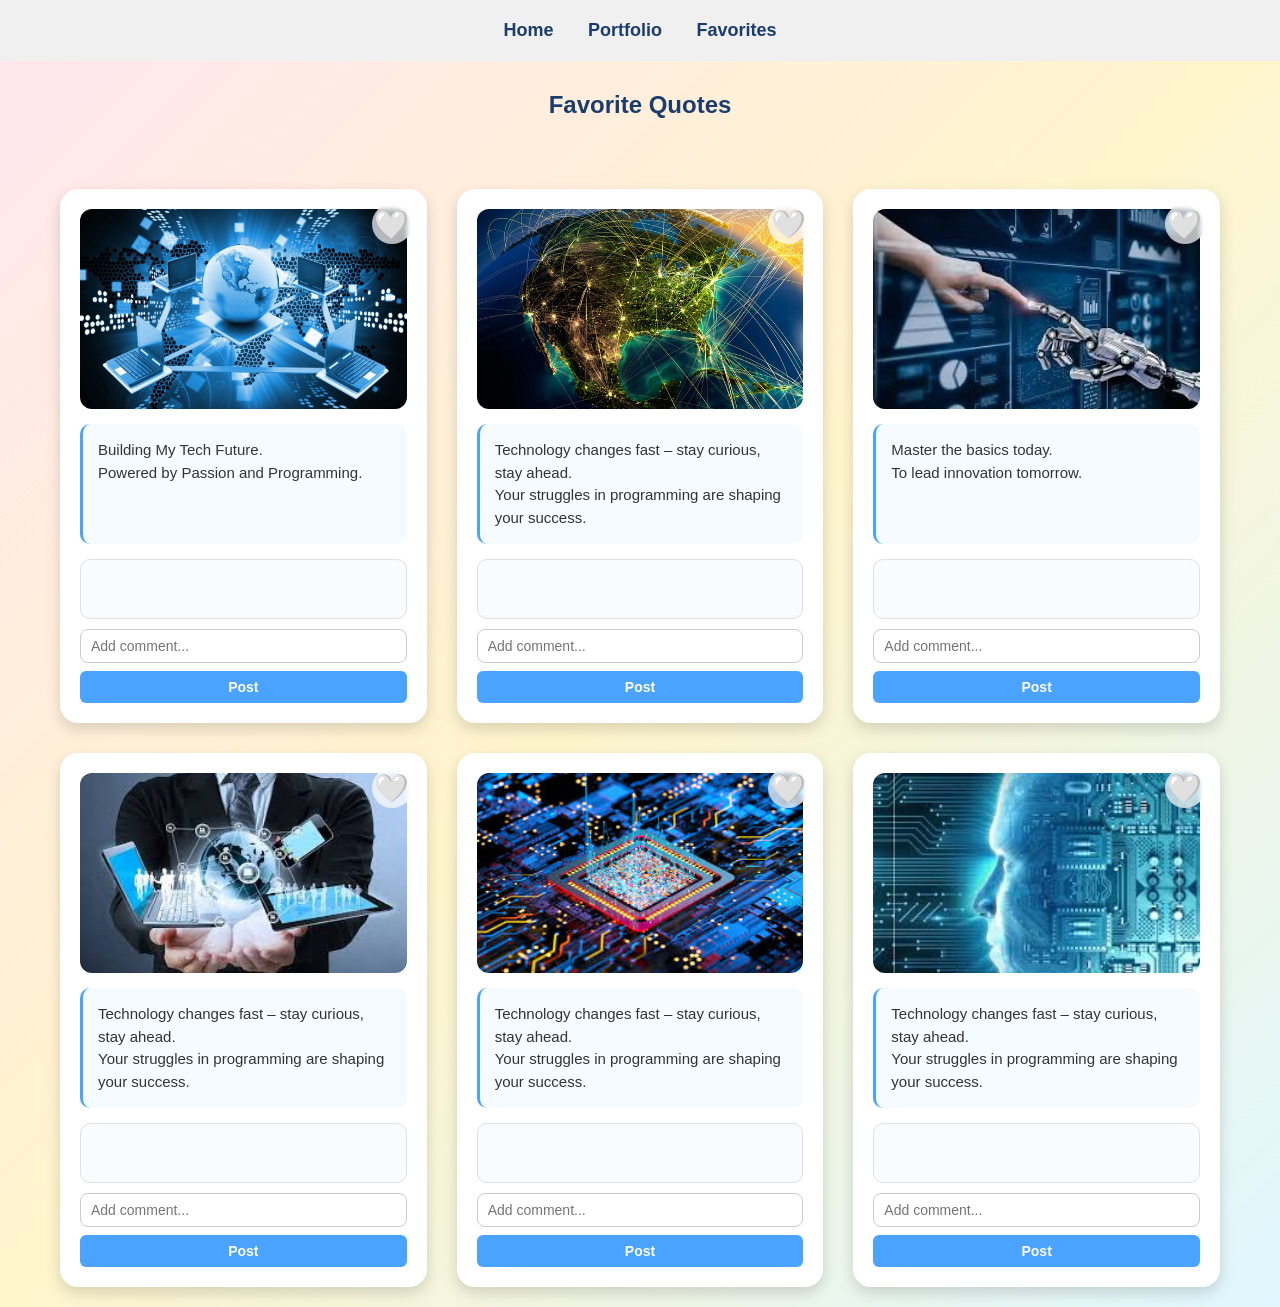
==== favorites.html @ 7d754942 "update favorite html" ====
<!DOCTYPE html>
<html lang="en">
<head>
    <meta charset="UTF-8">
    <title>Favorites</title>
    <link rel="stylesheet" href="style.css">
</head>
<body>
    <nav>
        <a href="home.html">Home</a>
        <a href="portfolio.html">Portfolio</a>
        <a href="favorites.html">Favorites</a>
    </nav>

    <h2>Favorite Quotes</h2>

    <div class="artwork-grid">
        <!-- CARD 1 -->
        <div class="artwork">
            <div class="placeholder-img">
                <img src="images/picture6.png" alt="">
            </div>
            <div class="heart1" onclick="toggleLike(this)">🤍</div>
            <p class="quote">Building My Tech Future.<br>Powered by Passion and Programming.</p>
            <div class="comments-section">
                <ul class="comments-list"></ul>
                <input class="comment-input" type="text" placeholder="Add comment...">
                <button onclick="addComment(this)">Post</button>
            </div>
        </div>

        <!-- CARD 2 -->
        <div class="artwork">
            <div class="placeholder-img">
                <img src="images/picture5.jpg" alt="">
            </div>
            <div class="heart1" onclick="toggleLike(this)">🤍</div>
            <p class="quote">Technology changes fast – stay curious, stay ahead.<br> Your struggles in programming are shaping your success.</p>
            <div class="comments-section">
                <ul class="comments-list"></ul>
                <input class="comment-input" type="text" placeholder="Add comment...">
                <button onclick="addComment(this)">Post</button>
            </div>
        </div>

        <!-- CARD 3 -->
        <div class="artwork">
            <div class="placeholder-img">
                <img src="images/picture4.jfif" alt="">
            </div>
            <div class="heart1" onclick="toggleLike(this)">🤍</div>
            <p class="quote">Master the basics today. <br>To lead innovation tomorrow.</p>
            <div class="comments-section">
                <ul class="comments-list"></ul>
                <input class="comment-input" type="text" placeholder="Add comment...">
                <button onclick="addComment(this)">Post</button>
            </div>
        </div>

        <!-- CARD 4 -->
        <div class="artwork">
            <div class="placeholder-img">
                <img src="images/Picture3.jfif" alt="">
            </div>
            <div class="heart1" onclick="toggleLike(this)">🤍</div>
            <p class="quote">Technology changes fast – stay curious, stay ahead.<br> Your struggles in programming are shaping your success.</p>
            <div class="comments-section">
                <ul class="comments-list"></ul>
                <input class="comment-input" type="text" placeholder="Add comment...">
                <button onclick="addComment(this)">Post</button>
            </div>
        </div>

        <!-- CARD 5 -->
        <div class="artwork">
            <div class="placeholder-img">
                <img src="images/Picture2.jfif" alt="">
            </div>
            <div class="heart1" onclick="toggleLike(this)">🤍</div>
            <p class="quote">Technology changes fast – stay curious, stay ahead.<br> Your struggles in programming are shaping your success.</p>
            <div class="comments-section">
                <ul class="comments-list"></ul>
                <input class="comment-input" type="text" placeholder="Add comment...">
                <button onclick="addComment(this)">Post</button>
            </div>
        </div>

        <!-- CARD 6 -->
        <div class="artwork">
            <div class="placeholder-img">
                <img src="images/Picture1.jfif" alt="">
            </div>
            <div class="heart1" onclick="toggleLike(this)">🤍</div>
            <p class="quote">Technology changes fast – stay curious, stay ahead.<br> Your struggles in programming are shaping your success.</p>
            <div class="comments-section">
                <ul class="comments-list"></ul>
                <input class="comment-input" type="text" placeholder="Add comment...">
                <button onclick="addComment(this)">Post</button>
            </div>
        </div>
    </div>

    <script src="script.js"></script>
</body>
</html>
---- style.css ----
/* RESET */
*{
margin:0;
padding:0;
box-sizing:border-box;
font-family:Arial, sans-serif;
}

/* BODY */
body{
margin:0;
padding:0;
background:linear-gradient(135deg,#ffe6f0,#fff5cc,#e0f7ff);
color:#333;
min-height:100vh;
}

/* NAVIGATION */
nav{
text-align:right;
padding:15px;
background:rgba(255,255,255,0.6);
backdrop-filter:blur(10px);
}

nav a{
text-decoration:none;
color:#444;
margin:0 10px;
font-weight:bold;
transition:0.3s;
}

nav a:hover{
color:#ff4da6;
}

.navbar ul{
list-style:none;
display:flex;
gap:20px;
}

.navbar a{
color:#444;
text-decoration:none;
font-size:18px;
font-weight:bold;
}

.navbar a:hover{
color:#ff66cc;
}

.tagline{
font-size:1.2rem;
color:#444;
margin-bottom:2rem;
}

.intro{
max-width:800px;
margin:0 auto 3rem;
text-align:left;
}

.intro h2{
color:#ff4da6;
margin-bottom:1rem;
}

/* DEVELOPERS */
.developers-container{
display:flex;
justify-content:space-around;
flex-wrap:wrap;
padding:30px;
}

.developer-card{
background:linear-gradient(145deg,#ffffff,#fff0f5);
border-radius:12px;
box-shadow:0 6px 15px rgba(0,0,0,0.15);
width:250px;
padding:20px;
margin:10px;
text-align:center;
transition:transform 0.3s,box-shadow 0.3s;
}

.developer-card:hover{
transform:translateY(-10px) scale(1.03);
box-shadow:0 12px 25px rgba(0,0,0,0.2);
}

h3{
margin-top:0;
margin-bottom:10px;
font-size:1.2em;
color:#ff4da6;
}

.profile-image img{
max-width:100px;
border-radius:50%;
margin-bottom:10px;
border:3px solid #ffd6e8;
}

.bio{
font-style:italic;
font-size:0.9em;
color:#444;
}

/* SECTIONS */
section{
padding:60px 20px;
text-align:center;
}

/* PORTFOLIO */
#portfolio{
display:flex;
justify-content:center;
align-items:center;
min-height:70vh;
}

/* CARD */
.card{
background:linear-gradient(145deg,#ffffff,#ffeef7);
padding:40px;
border-radius:18px;
width:400px;
box-shadow:0 10px 35px rgba(255,105,180,0.3);
}

/* PORTFOLIO BUTTONS */
.portfolio-buttons{
display:flex;
flex-direction:column;
gap:15px;
}

.portfolio-buttons button{
padding:12px;
font-size:15px;
border-radius:10px;
border:none;
background:linear-gradient(135deg,#ff7eb3,#ffb3d9);
color:white;
cursor:pointer;
transition:0.3s;
box-shadow:0 4px 12px rgba(0,0,0,0.2);
}

.portfolio-buttons button:hover{
background:linear-gradient(135deg,#ff4da6,#ff99cc);
transform:translateY(-3px);
}

/* POSTER */
.poster-container{
text-align:center;
margin:30px 0;
}

.poster-container img{
width:80%;
max-width:700px;
border-radius:15px;
box-shadow:0 8px 25px rgba(0,0,0,0.2);
transition:transform 0.3s;
}

.poster-container img:hover{
transform:scale(1.05);
}

/* FAVORITES PAGE */

/* Reset default margins and padding */
* {
    margin: 0;
    padding: 0;
    box-sizing: border-box;
}

body {
    font-family: Arial, sans-serif;
    background-color: #f5f5f5;
}

h2 {
    text-align: center;
    color: #1a3d6d;
    margin-bottom: 50px;
    margin-top: 30px;
}

/* Navigation */
nav {
    text-align: center;
    padding: 20px;
    background: #f0f0f0;
    margin-bottom: 20px;
    width: 100%;
}

nav a {
    margin: 0 15px;
    text-decoration: none;
    color: #1a3d6d;
    font-weight: bold;
    font-size: 18px;
}

nav a:hover {
    color: #4aa3ff;
}

/* GRID - 3 columns, 2 rows */
.artwork-grid {
    display: grid;
    grid-template-columns: repeat(3, 1fr);
    gap: 30px;
    max-width: 1200px;
    margin: 0 auto;
    padding: 20px;
}

/* CARD */
.artwork {
    background: white;
    padding: 20px;
    border-radius: 18px;
    box-shadow: 0 6px 15px rgba(0, 0, 0, 0.15);
    transition: 0.2s;
    position: relative;
    display: flex;
    flex-direction: column;
    height: 100%;
}

.artwork:hover {
    transform: translateY(-6px);
    box-shadow: 0 10px 25px rgba(0, 0, 0, 0.2);
}

/* IMAGE - Full placeholder with perfect alignment */
.placeholder-img {
    width: 100%;
    height: 200px;
    border-radius: 12px;
    overflow: hidden;
    cursor: pointer;
    margin-bottom: 15px;
    position: relative;
    background: linear-gradient(135deg, #d3e8ff, #f1fbff);
    display: flex;
    align-items: center;
    justify-content: center;
}

.placeholder-img img {
    width: 100%;
    height: 100%;
    object-fit: cover;
    object-position: center;
    display: block;
    transition: transform 0.3s ease;
}

.placeholder-img img:hover {
    transform: scale(1.05);
}

/* HEART */
.heart1 {
    position: absolute;
    top: 15px;
    right: 15px;
    cursor: pointer;
    font-size: 28px;
    transition: 0.2s;
    z-index: 10;
    background-color: rgba(255, 255, 255, 0.7);
    width: 40px;
    height: 40px;
    border-radius: 50%;
    display: flex;
    align-items: center;
    justify-content: center;
    backdrop-filter: blur(2px);
}

.heart1:hover {
    transform: scale(1.2);
    background-color: rgba(255, 255, 255, 0.9);
}

/* POP EFFECT */
.pop {
    transform: scale(1.5);
}

/* QUOTE */
.quote {
    background: #f6fbff;
    padding: 15px;
    border-radius: 10px;
    font-size: 15px;
    margin-bottom: 15px;
    line-height: 1.5;
    color: #333;
    flex-grow: 1;
    border-left: 3px solid #4aa3ff;
}

/* COMMENTS */
.comments-section {
    margin-top: auto;
}

.comments-list {
    list-style: none;
    background: #f9fbff;
    padding: 10px;
    border-radius: 10px;
    min-height: 60px;
    max-height: 120px;
    overflow-y: auto;
    margin-bottom: 10px;
    border: 1px solid #e0e0e0;
}

.comments-list li {
    padding: 6px 4px;
    border-bottom: 1px solid #ddd;
    font-size: 14px;
    color: #555;
}

.comments-list li:last-child {
    border-bottom: none;
}

.comment-input {
    width: 100%;
    padding: 8px 10px;
    margin-bottom: 8px;
    border-radius: 8px;
    border: 1px solid #ccc;
    font-size: 14px;
    transition: border 0.2s;
}

.comment-input:focus {
    outline: none;
    border-color: #4aa3ff;
}

.comments-section button {
    padding: 8px 16px;
    border: none;
    border-radius: 6px;
    background: #4aa3ff;
    color: white;
    cursor: pointer;
    font-size: 14px;
    font-weight: bold;
    width: 100%;
    transition: background 0.2s;
}

.comments-section button:hover {
    background: #2e84db;
}

/* MODAL for enlarged image */
.modal {
    display: none;
    position: fixed;
    z-index: 1000;
    padding: 20px;
    left: 0;
    top: 0;
    width: 100%;
    height: 100%;
    background-color: rgba(0, 0, 0, 0.95);
    overflow: auto;
}

.modal-content {
    margin: auto;
    display: block;
    max-width: 90%;
    max-height: 90%;
    object-fit: contain;
    position: absolute;
    top: 50%;
    left: 50%;
    transform: translate(-50%, -50%);
    animation: zoom 0.3s ease-in-out;
}

@keyframes zoom {
    from {
        transform: translate(-50%, -50%) scale(0.4);
        opacity: 0;
    }
    to {
        transform: translate(-50%, -50%) scale(1);
        opacity: 1;
    }
}

.close {
    position: absolute;
    top: 20px;
    right: 30px;
    color: #f1f1f1;
    font-size: 50px;
    font-weight: bold;
    cursor: pointer;
    transition: 0.3s;
    z-index: 1001;
    width: 50px;
    height: 50px;
    display: flex;
    align-items: center;
    justify-content: center;
    background-color: rgba(0, 0, 0, 0.5);
    border-radius: 50%;
}

.close:hover {
    color: #fff;
    background-color: rgba(255, 0, 0, 0.7);
    transform: scale(1.1);
}

/* RESPONSIVE */
@media (max-width: 900px) {
    .artwork-grid {
        grid-template-columns: repeat(2, 1fr);
        gap: 20px;
        padding: 15px;
    }
    
    .placeholder-img {
        height: 180px;
    }
}

@media (max-width: 500px) {
    .artwork-grid {
        grid-template-columns: 1fr;
        gap: 20px;
        padding: 10px;
    }
    
    h2 {
        font-size: 24px;
        margin-bottom: 30px;
    }
    
    .placeholder-img {
        height: 200px;
    }
    
    nav a {
        margin: 0 10px;
        font-size: 16px;
    }
}
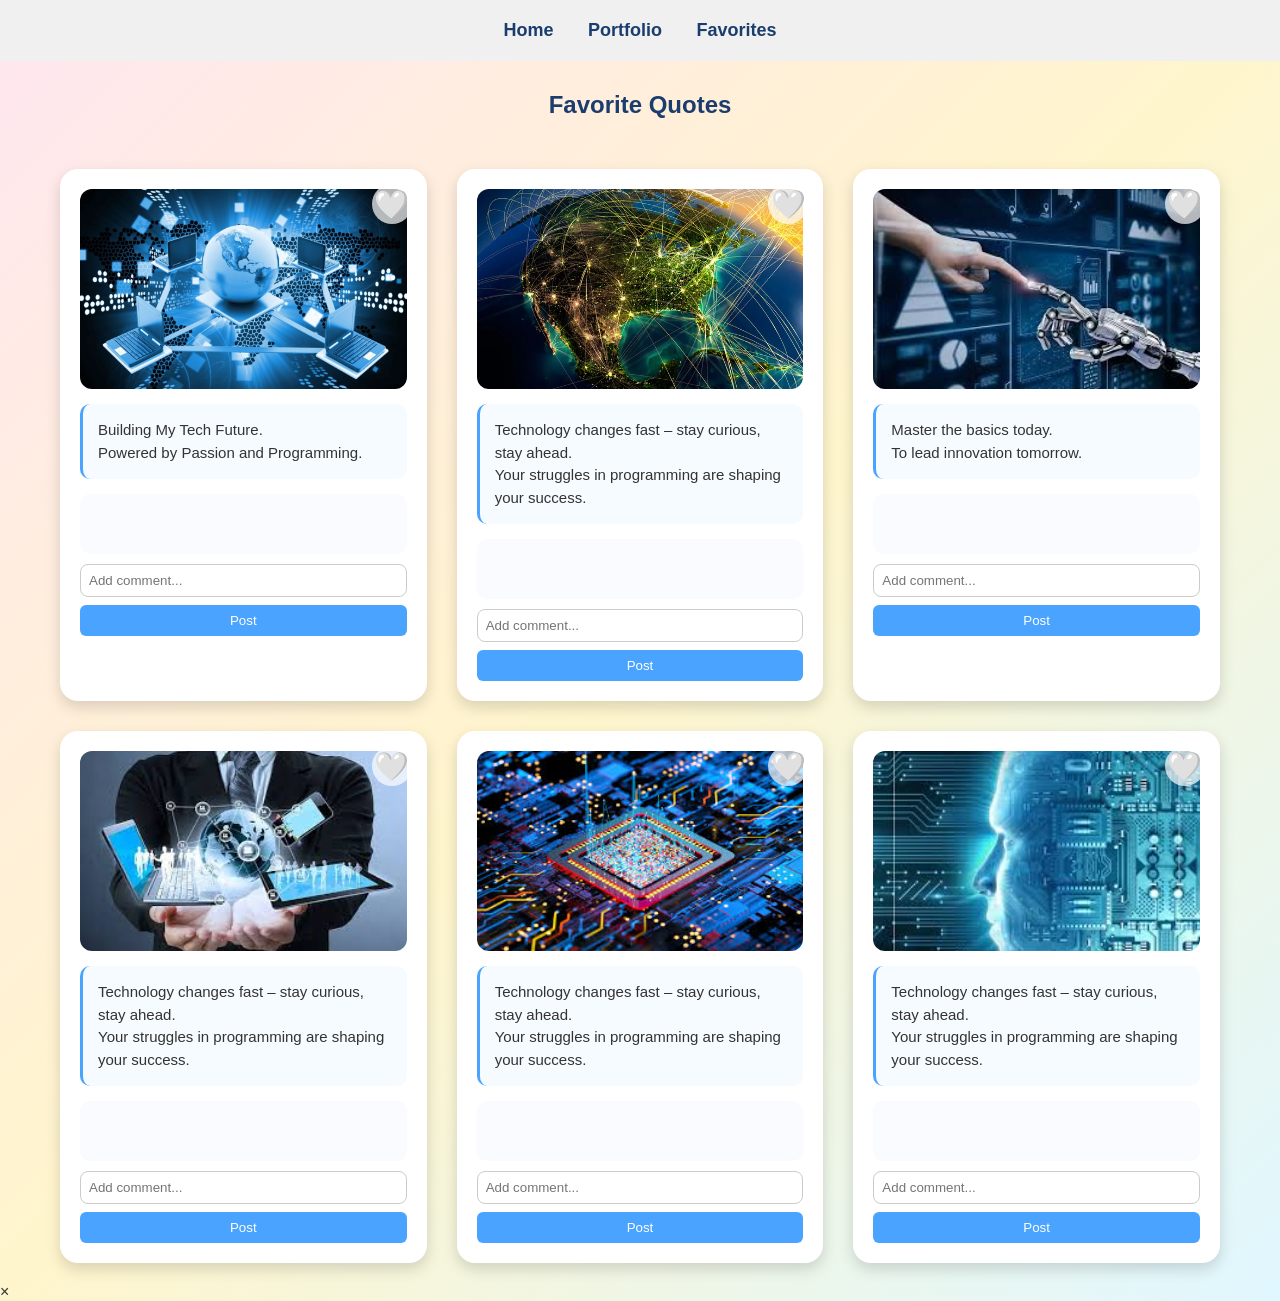
==== commit a2810174: "update css" ====
--- a/favorites.html
+++ b/favorites.html
@@ -99,6 +99,10 @@
             </div>
         </div>
     </div>
+    <div id="imageModal" class="modal" onclick="closeModal()">
+    <span class="close" onclick="closeModal()">&times;</span>
+    <img class="modal-content" id="enlargedImage">
+    </div>
 
     <script src="script.js"></script>
 </body>
--- a/style.css
+++ b/style.css
@@ -180,298 +180,178 @@
 
 /* FAVORITES PAGE */
 
-/* Reset default margins and padding */
-* {
-    margin: 0;
-    padding: 0;
-    box-sizing: border-box;
-}
-
-body {
-    font-family: Arial, sans-serif;
-    background-color: #f5f5f5;
-}
-
-h2 {
-    text-align: center;
-    color: #1a3d6d;
-    margin-bottom: 50px;
-    margin-top: 30px;
-}
-
-/* Navigation */
-nav {
-    text-align: center;
-    padding: 20px;
-    background: #f0f0f0;
-    margin-bottom: 20px;
-    width: 100%;
-}
-
-nav a {
-    margin: 0 15px;
-    text-decoration: none;
-    color: #1a3d6d;
-    font-weight: bold;
-    font-size: 18px;
-}
-
-nav a:hover {
-    color: #4aa3ff;
-}
-
-/* GRID - 3 columns, 2 rows */
-.artwork-grid {
-    display: grid;
-    grid-template-columns: repeat(3, 1fr);
-    gap: 30px;
-    max-width: 1200px;
-    margin: 0 auto;
-    padding: 20px;
+**{
+    margin:0;
+    padding:0;
+    box-sizing:border-box;
+}
+
+body{
+    font-family:Arial, sans-serif;
+    background-color:#f5f5f5;
+}
+
+h2{
+    text-align:center;
+    color:#1a3d6d;
+    margin:30px 0;
+}
+
+/* NAVIGATION */
+nav{
+    text-align:center;
+    padding:20px;
+    background:#f0f0f0;
+}
+
+nav a{
+    margin:0 15px;
+    text-decoration:none;
+    color:#1a3d6d;
+    font-weight:bold;
+    font-size:18px;
+}
+
+nav a:hover{
+    color:#4aa3ff;
+}
+
+/* GRID */
+.artwork-grid{
+    display:grid;
+    grid-template-columns:repeat(3,1fr);
+    gap:30px;
+    max-width:1200px;
+    margin:auto;
+    padding:20px;
 }
 
 /* CARD */
-.artwork {
-    background: white;
-    padding: 20px;
-    border-radius: 18px;
-    box-shadow: 0 6px 15px rgba(0, 0, 0, 0.15);
-    transition: 0.2s;
-    position: relative;
-    display: flex;
-    flex-direction: column;
-    height: 100%;
-}
-
-.artwork:hover {
-    transform: translateY(-6px);
-    box-shadow: 0 10px 25px rgba(0, 0, 0, 0.2);
-}
-
-/* IMAGE - Full placeholder with perfect alignment */
-.placeholder-img {
-    width: 100%;
-    height: 200px;
-    border-radius: 12px;
-    overflow: hidden;
-    cursor: pointer;
-    margin-bottom: 15px;
-    position: relative;
-    background: linear-gradient(135deg, #d3e8ff, #f1fbff);
-    display: flex;
-    align-items: center;
-    justify-content: center;
-}
-
-.placeholder-img img {
-    width: 100%;
-    height: 100%;
-    object-fit: cover;
-    object-position: center;
-    display: block;
-    transition: transform 0.3s ease;
-}
-
-.placeholder-img img:hover {
-    transform: scale(1.05);
+.artwork{
+    background:white;
+    padding:20px;
+    border-radius:18px;
+    box-shadow:0 6px 15px rgba(0,0,0,0.15);
+    position:relative;
+}
+
+/* IMAGE */
+.placeholder-img{
+    width:100%;
+    height:200px;
+    border-radius:12px;
+    overflow:hidden;
+    cursor:pointer;
+    margin-bottom:15px;
+    background:linear-gradient(135deg,#d3e8ff,#f1fbff);
+}
+
+.placeholder-img img{
+    width:100%;
+    height:100%;
+    object-fit:cover;
+    transition:0.4s;
+}
+
+/* DOMINANT IMAGE ON HOVER */
+.placeholder-img:hover{
+    position:fixed;
+    top:50%;
+    left:50%;
+    transform:translate(-50%,-50%);
+    width:90vw;
+    height:90vh;
+    z-index:9999;
+    opacity: 1;
+    
+}
+
+.placeholder-img:hover img{
+    width:100%;
+    height:100%;
+    object-fit:contain;
+    opacity:5;
+    transform: scale(1.1);
+
+}
+
+/* FADE OTHER CARDS */
+.artwork-grid:has(.placeholder-img:hover) .artwork{
+    opacity:0.2;
+}
+
+.artwork:has(.placeholder-img:hover){
+    opacity:1;
 }
 
 /* HEART */
-.heart1 {
-    position: absolute;
-    top: 15px;
-    right: 15px;
-    cursor: pointer;
-    font-size: 28px;
-    transition: 0.2s;
-    z-index: 10;
-    background-color: rgba(255, 255, 255, 0.7);
-    width: 40px;
-    height: 40px;
-    border-radius: 50%;
-    display: flex;
-    align-items: center;
-    justify-content: center;
-    backdrop-filter: blur(2px);
-}
-
-.heart1:hover {
-    transform: scale(1.2);
-    background-color: rgba(255, 255, 255, 0.9);
-}
-
-/* POP EFFECT */
-.pop {
-    transform: scale(1.5);
+.heart1{
+    position:absolute;
+    top:15px;
+    right:15px;
+    font-size:28px;
+    cursor:pointer;
+    background:rgba(255,255,255,0.7);
+    width:40px;
+    height:40px;
+    border-radius:50%;
+    display:flex;
+    align-items:center;
+    justify-content:center;
 }
 
 /* QUOTE */
-.quote {
-    background: #f6fbff;
-    padding: 15px;
-    border-radius: 10px;
-    font-size: 15px;
-    margin-bottom: 15px;
-    line-height: 1.5;
-    color: #333;
-    flex-grow: 1;
-    border-left: 3px solid #4aa3ff;
+.quote{
+    background:#f6fbff;
+    padding:15px;
+    border-radius:10px;
+    font-size:15px;
+    margin-bottom:15px;
+    line-height:1.5;
+    border-left:3px solid #4aa3ff;
 }
 
 /* COMMENTS */
-.comments-section {
-    margin-top: auto;
-}
-
-.comments-list {
-    list-style: none;
-    background: #f9fbff;
-    padding: 10px;
-    border-radius: 10px;
-    min-height: 60px;
-    max-height: 120px;
-    overflow-y: auto;
-    margin-bottom: 10px;
-    border: 1px solid #e0e0e0;
-}
-
-.comments-list li {
-    padding: 6px 4px;
-    border-bottom: 1px solid #ddd;
-    font-size: 14px;
-    color: #555;
-}
-
-.comments-list li:last-child {
-    border-bottom: none;
-}
-
-.comment-input {
-    width: 100%;
-    padding: 8px 10px;
-    margin-bottom: 8px;
-    border-radius: 8px;
-    border: 1px solid #ccc;
-    font-size: 14px;
-    transition: border 0.2s;
-}
-
-.comment-input:focus {
-    outline: none;
-    border-color: #4aa3ff;
-}
-
-.comments-section button {
-    padding: 8px 16px;
-    border: none;
-    border-radius: 6px;
-    background: #4aa3ff;
-    color: white;
-    cursor: pointer;
-    font-size: 14px;
-    font-weight: bold;
-    width: 100%;
-    transition: background 0.2s;
-}
-
-.comments-section button:hover {
-    background: #2e84db;
-}
-
-/* MODAL for enlarged image */
-.modal {
-    display: none;
-    position: fixed;
-    z-index: 1000;
-    padding: 20px;
-    left: 0;
-    top: 0;
-    width: 100%;
-    height: 100%;
-    background-color: rgba(0, 0, 0, 0.95);
-    overflow: auto;
-}
-
-.modal-content {
-    margin: auto;
-    display: block;
-    max-width: 90%;
-    max-height: 90%;
-    object-fit: contain;
-    position: absolute;
-    top: 50%;
-    left: 50%;
-    transform: translate(-50%, -50%);
-    animation: zoom 0.3s ease-in-out;
-}
-
-@keyframes zoom {
-    from {
-        transform: translate(-50%, -50%) scale(0.4);
-        opacity: 0;
+.comments-list{
+    list-style:none;
+    background:#f9fbff;
+    padding:10px;
+    border-radius:10px;
+    min-height:60px;
+    margin-bottom:10px;
+}
+
+.comment-input{
+    width:100%;
+    padding:8px;
+    border-radius:8px;
+    border:1px solid #ccc;
+    margin-bottom:8px;
+}
+
+.comments-section button{
+    width:100%;
+    padding:8px;
+    border:none;
+    border-radius:6px;
+    background:#4aa3ff;
+    color:white;
+    cursor:pointer;
+}
+
+.comments-section button:hover{
+    background:#2e84db;
+}
+
+/* RESPONSIVE */
+@media (max-width:900px){
+    .artwork-grid{
+        grid-template-columns:repeat(2,1fr);
     }
-    to {
-        transform: translate(-50%, -50%) scale(1);
-        opacity: 1;
-    }
-}
-
-.close {
-    position: absolute;
-    top: 20px;
-    right: 30px;
-    color: #f1f1f1;
-    font-size: 50px;
-    font-weight: bold;
-    cursor: pointer;
-    transition: 0.3s;
-    z-index: 1001;
-    width: 50px;
-    height: 50px;
-    display: flex;
-    align-items: center;
-    justify-content: center;
-    background-color: rgba(0, 0, 0, 0.5);
-    border-radius: 50%;
-}
-
-.close:hover {
-    color: #fff;
-    background-color: rgba(255, 0, 0, 0.7);
-    transform: scale(1.1);
-}
-
-/* RESPONSIVE */
-@media (max-width: 900px) {
-    .artwork-grid {
-        grid-template-columns: repeat(2, 1fr);
-        gap: 20px;
-        padding: 15px;
-    }
-    
-    .placeholder-img {
-        height: 180px;
-    }
-}
-
-@media (max-width: 500px) {
-    .artwork-grid {
-        grid-template-columns: 1fr;
-        gap: 20px;
-        padding: 10px;
-    }
-    
-    h2 {
-        font-size: 24px;
-        margin-bottom: 30px;
-    }
-    
-    .placeholder-img {
-        height: 200px;
-    }
-    
-    nav a {
-        margin: 0 10px;
-        font-size: 16px;
+}
+
+@media (max-width:500px){
+    .artwork-grid{
+        grid-template-columns:1fr;
     }
 }
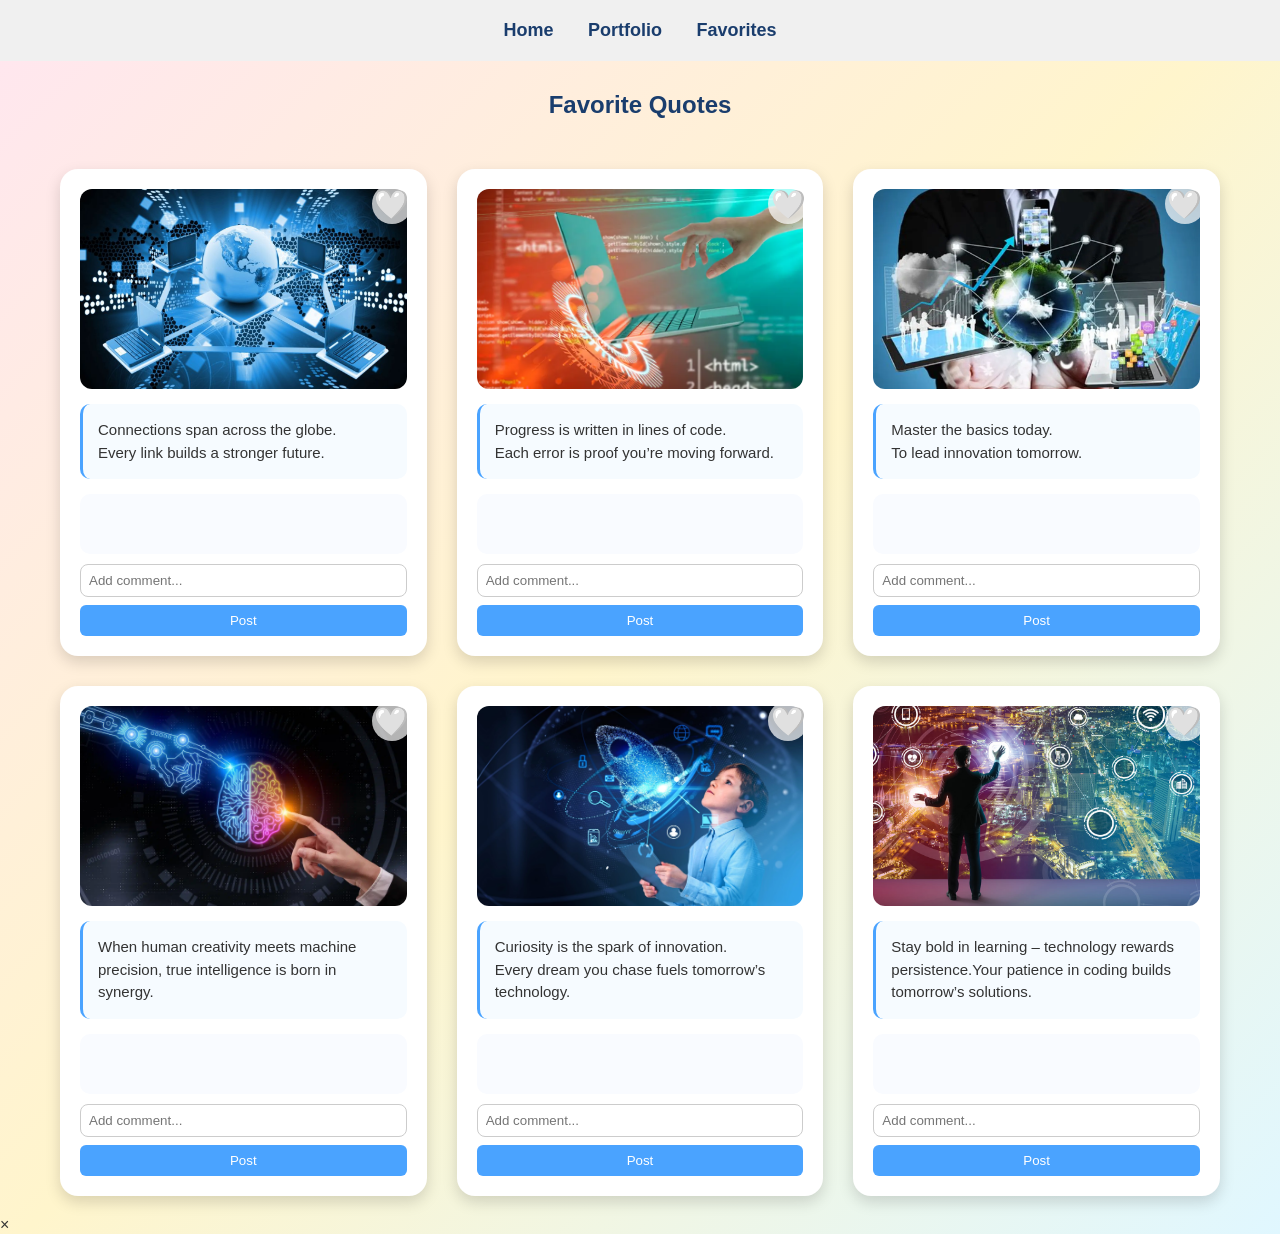
==== commit 9732309a: "update html and css" ====
--- a/favorites.html
+++ b/favorites.html
@@ -21,7 +21,7 @@
                 <img src="images/picture6.png" alt="">
             </div>
             <div class="heart1" onclick="toggleLike(this)">🤍</div>
-            <p class="quote">Building My Tech Future.<br>Powered by Passion and Programming.</p>
+            <p class="quote">Connections span across the globe.<br> Every link builds a stronger future.</p>
             <div class="comments-section">
                 <ul class="comments-list"></ul>
                 <input class="comment-input" type="text" placeholder="Add comment...">
@@ -32,10 +32,10 @@
         <!-- CARD 2 -->
         <div class="artwork">
             <div class="placeholder-img">
-                <img src="images/picture5.jpg" alt="">
+                <img src="images/picture5.webp" alt="">
             </div>
             <div class="heart1" onclick="toggleLike(this)">🤍</div>
-            <p class="quote">Technology changes fast – stay curious, stay ahead.<br> Your struggles in programming are shaping your success.</p>
+            <p class="quote">Progress is written in lines of code.<br> Each error is proof you’re moving forward.</p>
             <div class="comments-section">
                 <ul class="comments-list"></ul>
                 <input class="comment-input" type="text" placeholder="Add comment...">
@@ -46,7 +46,7 @@
         <!-- CARD 3 -->
         <div class="artwork">
             <div class="placeholder-img">
-                <img src="images/picture4.jfif" alt="">
+                <img src="images/picture4.webp" alt="">
             </div>
             <div class="heart1" onclick="toggleLike(this)">🤍</div>
             <p class="quote">Master the basics today. <br>To lead innovation tomorrow.</p>
@@ -60,10 +60,10 @@
         <!-- CARD 4 -->
         <div class="artwork">
             <div class="placeholder-img">
-                <img src="images/Picture3.jfif" alt="">
+                <img src="images/picture3.webp" alt="">
             </div>
             <div class="heart1" onclick="toggleLike(this)">🤍</div>
-            <p class="quote">Technology changes fast – stay curious, stay ahead.<br> Your struggles in programming are shaping your success.</p>
+            <p class="quote">When human creativity meets machine precision, true intelligence is born in synergy.</p>
             <div class="comments-section">
                 <ul class="comments-list"></ul>
                 <input class="comment-input" type="text" placeholder="Add comment...">
@@ -74,10 +74,10 @@
         <!-- CARD 5 -->
         <div class="artwork">
             <div class="placeholder-img">
-                <img src="images/Picture2.jfif" alt="">
+                <img src="images/picture2.jpg" alt="">
             </div>
             <div class="heart1" onclick="toggleLike(this)">🤍</div>
-            <p class="quote">Technology changes fast – stay curious, stay ahead.<br> Your struggles in programming are shaping your success.</p>
+            <p class="quote">Curiosity is the spark of innovation.<br> Every dream you chase fuels tomorrow’s technology.</p>
             <div class="comments-section">
                 <ul class="comments-list"></ul>
                 <input class="comment-input" type="text" placeholder="Add comment...">
@@ -88,10 +88,10 @@
         <!-- CARD 6 -->
         <div class="artwork">
             <div class="placeholder-img">
-                <img src="images/Picture1.jfif" alt="">
+                <img src="images/picture1.jpg" alt="">
             </div>
             <div class="heart1" onclick="toggleLike(this)">🤍</div>
-            <p class="quote">Technology changes fast – stay curious, stay ahead.<br> Your struggles in programming are shaping your success.</p>
+            <p class="quote">Stay bold in learning – technology rewards persistence.Your patience in coding builds tomorrow’s solutions.</p>
             <div class="comments-section">
                 <ul class="comments-list"></ul>
                 <input class="comment-input" type="text" placeholder="Add comment...">
--- a/style.css
+++ b/style.css
@@ -180,7 +180,7 @@
 
 /* FAVORITES PAGE */
 
-**{
+*{
     margin:0;
     padding:0;
     box-sizing:border-box;
@@ -243,7 +243,7 @@
     overflow:hidden;
     cursor:pointer;
     margin-bottom:15px;
-    background:linear-gradient(135deg,#d3e8ff,#f1fbff);
+    
 }
 
 .placeholder-img img{
@@ -253,31 +253,32 @@
     transition:0.4s;
 }
 
-/* DOMINANT IMAGE ON HOVER */
+/* HOVER ENLARGE IMAGE */
 .placeholder-img:hover{
     position:fixed;
-    top:50%;
+    top:30%;
     left:50%;
     transform:translate(-50%,-50%);
-    width:90vw;
-    height:90vh;
-    z-index:9999;
-    opacity: 1;
+    width:29vw;
+    height:45vh;
+    z-index:10000;
+    object-fit: fill;
     
 }
 
 .placeholder-img:hover img{
-    width:100%;
-    height:100%;
-    object-fit:contain;
-    opacity:5;
-    transform: scale(1.1);
+    width: 100%;
+    height: 100%;
+    object-fit: fill;
+    opacity:1;
+    transform: scale(1);
+    
 
 }
 
 /* FADE OTHER CARDS */
 .artwork-grid:has(.placeholder-img:hover) .artwork{
-    opacity:0.2;
+    opacity:1;
 }
 
 .artwork:has(.placeholder-img:hover){
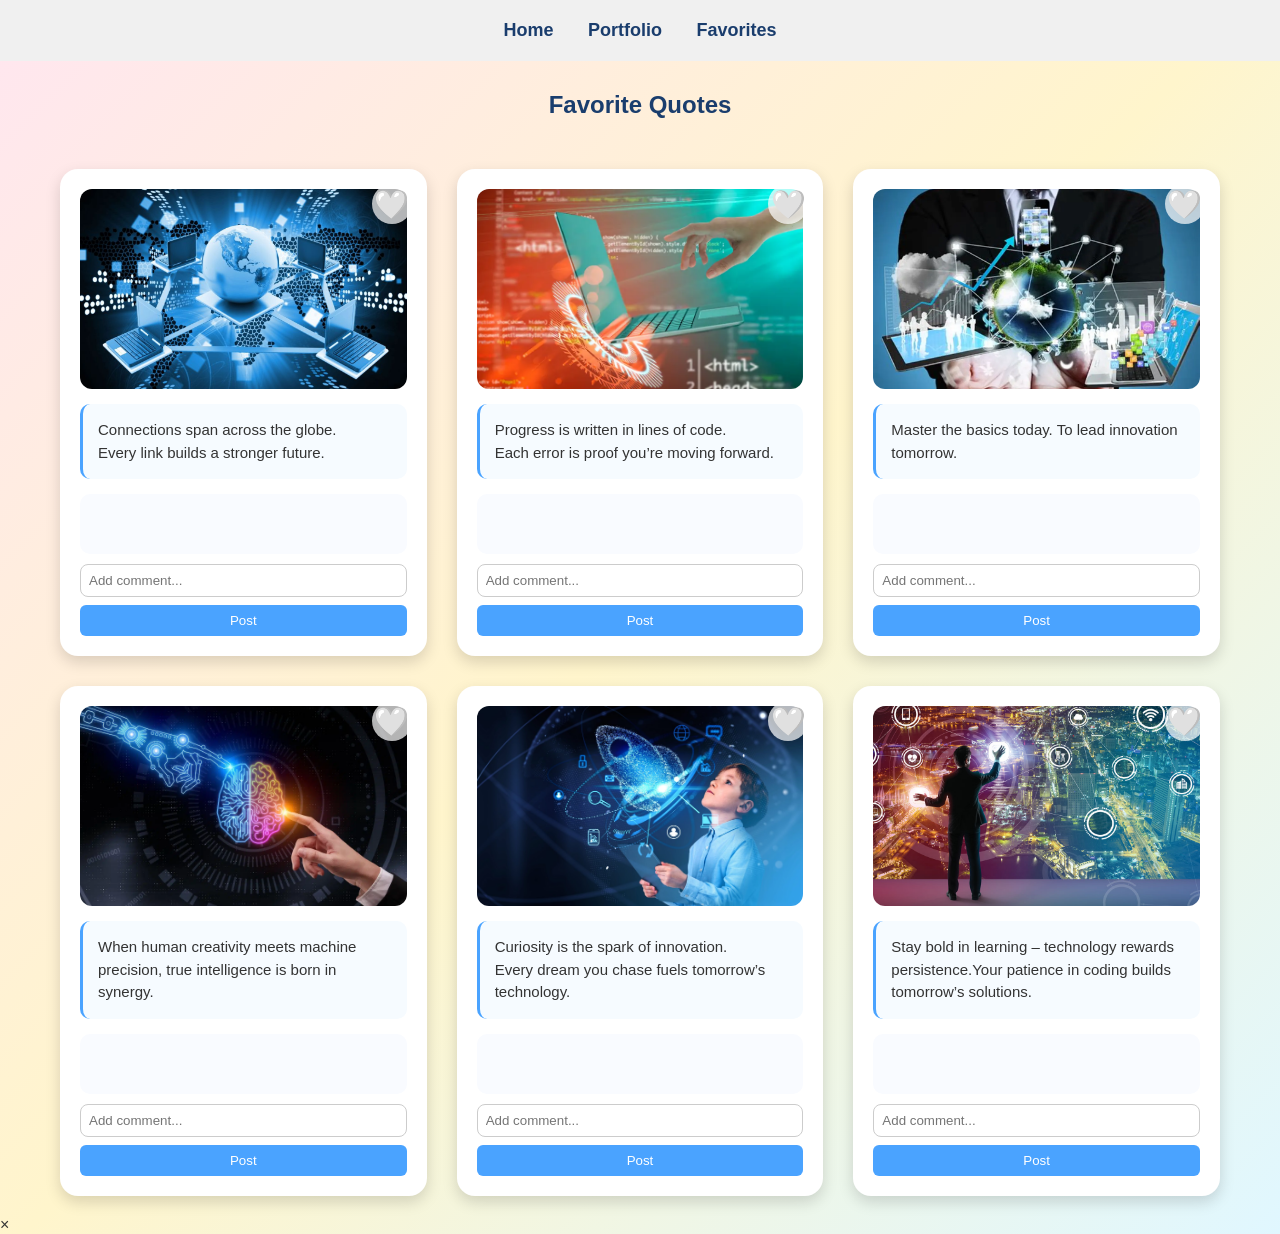
==== commit f084e90d: "heh" ====
--- a/favorites.html
+++ b/favorites.html
@@ -49,7 +49,7 @@
                 <img src="images/picture4.webp" alt="">
             </div>
             <div class="heart1" onclick="toggleLike(this)">🤍</div>
-            <p class="quote">Master the basics today. <br>To lead innovation tomorrow.</p>
+            <p class="quote">Master the basics today. To lead innovation tomorrow.</p>
             <div class="comments-section">
                 <ul class="comments-list"></ul>
                 <input class="comment-input" type="text" placeholder="Add comment...">
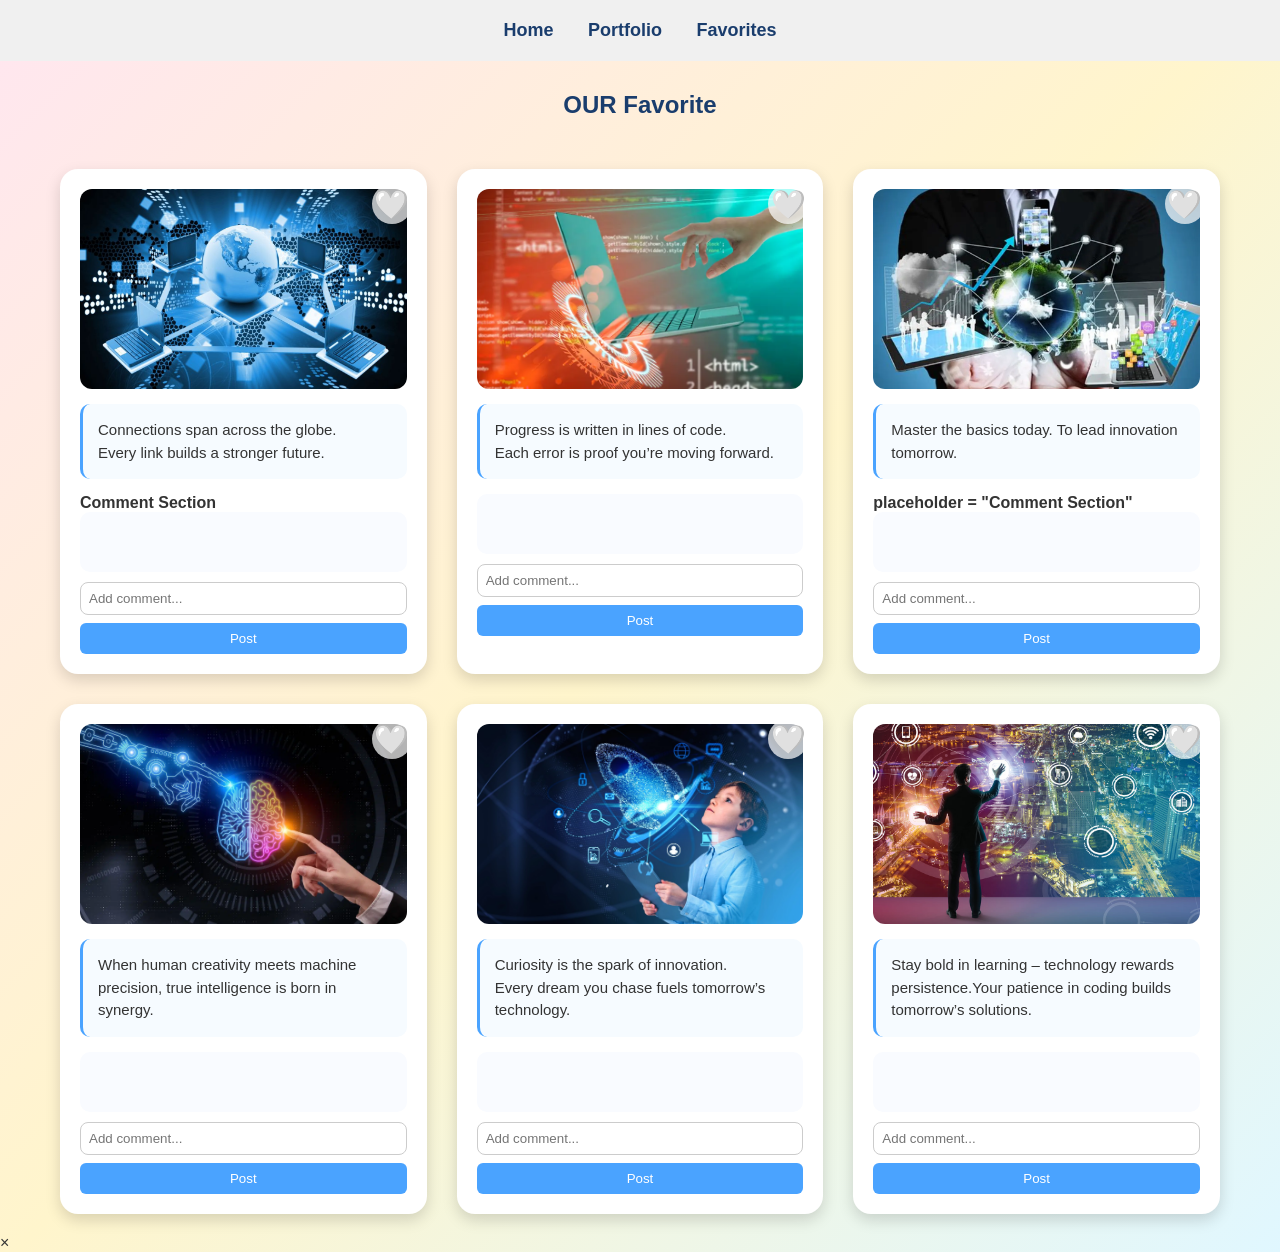
==== commit 89eff452: "hotdog" ====
--- a/favorites.html
+++ b/favorites.html
@@ -12,7 +12,7 @@
         <a href="favorites.html">Favorites</a>
     </nav>
 
-    <h2>Favorite Quotes</h2>
+    <h2>OUR Favorite </h2>
 
     <div class="artwork-grid">
         <!-- CARD 1 -->
@@ -23,6 +23,7 @@
             <div class="heart1" onclick="toggleLike(this)">🤍</div>
             <p class="quote">Connections span across the globe.<br> Every link builds a stronger future.</p>
             <div class="comments-section">
+                <h4>Comment Section</h4>
                 <ul class="comments-list"></ul>
                 <input class="comment-input" type="text" placeholder="Add comment...">
                 <button onclick="addComment(this)">Post</button>
@@ -51,6 +52,7 @@
             <div class="heart1" onclick="toggleLike(this)">🤍</div>
             <p class="quote">Master the basics today. To lead innovation tomorrow.</p>
             <div class="comments-section">
+                <h4>placeholder = "Comment Section"</h4>
                 <ul class="comments-list"></ul>
                 <input class="comment-input" type="text" placeholder="Add comment...">
                 <button onclick="addComment(this)">Post</button>
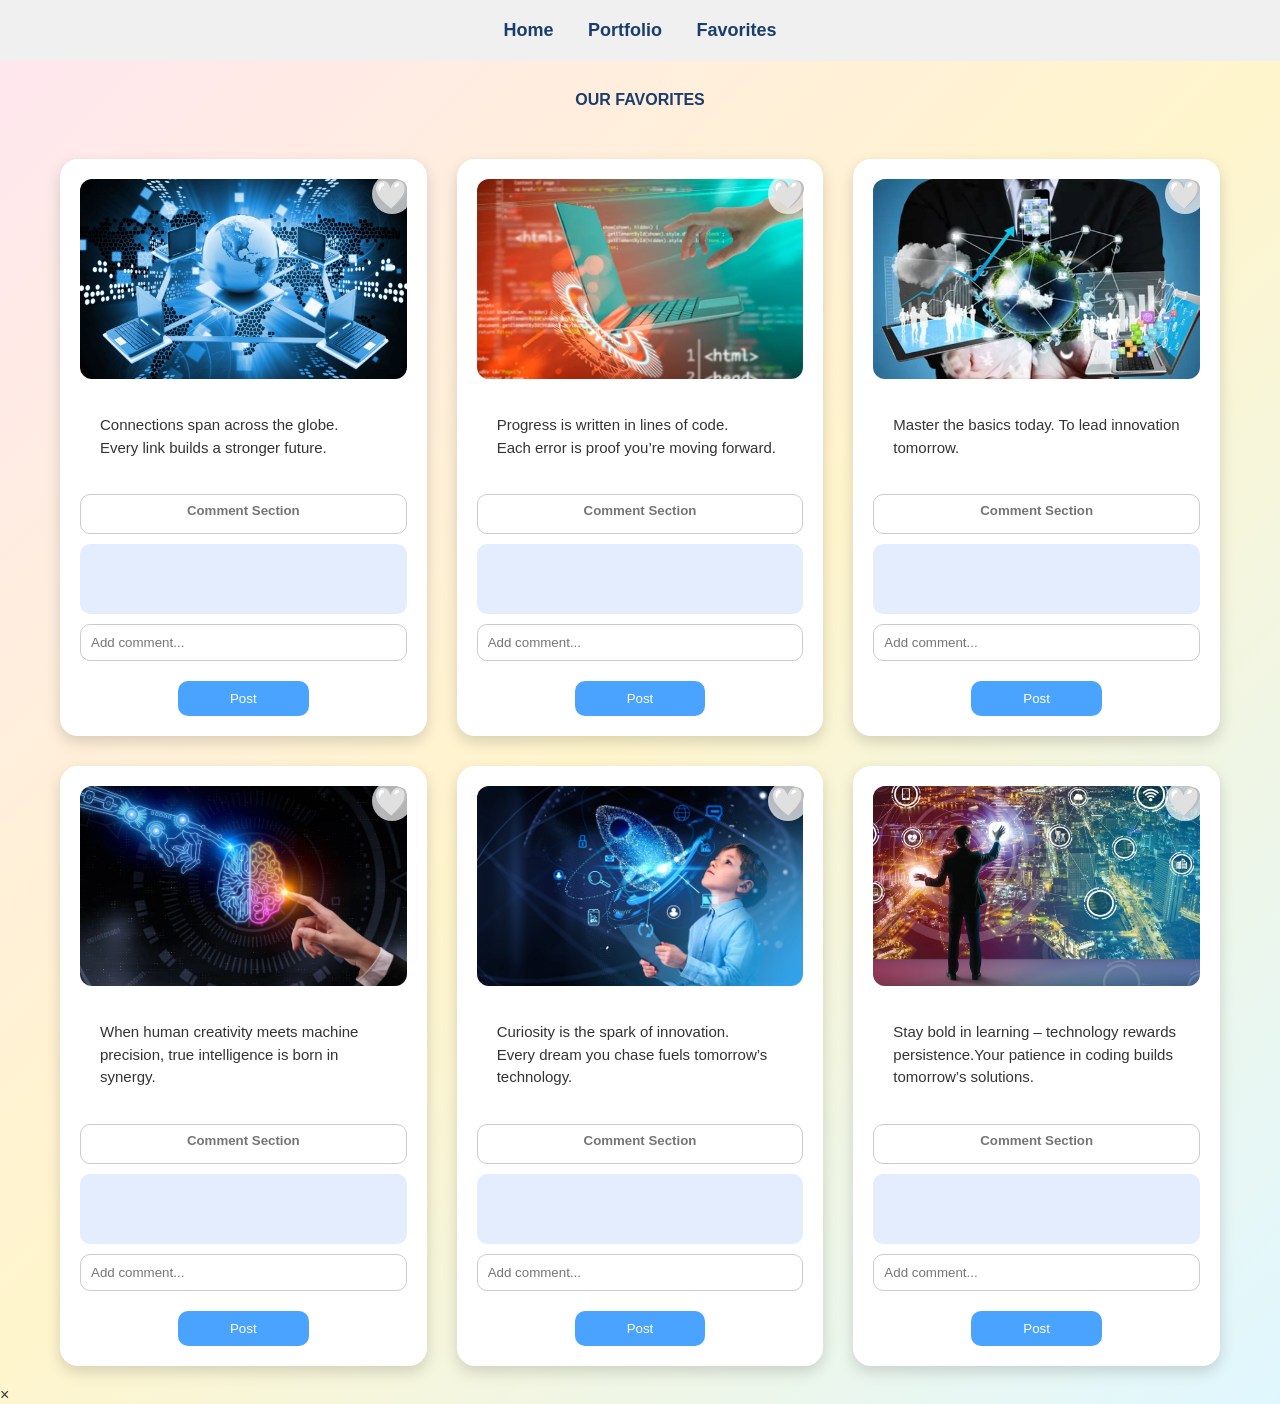
==== commit 557f35e1: "ok na guro to whehhehhehe" ====
--- a/favorites.html
+++ b/favorites.html
@@ -12,7 +12,7 @@
         <a href="favorites.html">Favorites</a>
     </nav>
 
-    <h2>OUR Favorite </h2>
+    <h1><b>OUR FAVORITES </b></h1>
 
     <div class="artwork-grid">
         <!-- CARD 1 -->
@@ -22,8 +22,8 @@
             </div>
             <div class="heart1" onclick="toggleLike(this)">🤍</div>
             <p class="quote">Connections span across the globe.<br> Every link builds a stronger future.</p>
+            <h5>Comment Section</h5>
             <div class="comments-section">
-                <h4>Comment Section</h4>
                 <ul class="comments-list"></ul>
                 <input class="comment-input" type="text" placeholder="Add comment...">
                 <button onclick="addComment(this)">Post</button>
@@ -37,6 +37,7 @@
             </div>
             <div class="heart1" onclick="toggleLike(this)">🤍</div>
             <p class="quote">Progress is written in lines of code.<br> Each error is proof you’re moving forward.</p>
+            <h5>Comment Section</h5>
             <div class="comments-section">
                 <ul class="comments-list"></ul>
                 <input class="comment-input" type="text" placeholder="Add comment...">
@@ -51,8 +52,8 @@
             </div>
             <div class="heart1" onclick="toggleLike(this)">🤍</div>
             <p class="quote">Master the basics today. To lead innovation tomorrow.</p>
+            <h5>Comment Section</h5>
             <div class="comments-section">
-                <h4>placeholder = "Comment Section"</h4>
                 <ul class="comments-list"></ul>
                 <input class="comment-input" type="text" placeholder="Add comment...">
                 <button onclick="addComment(this)">Post</button>
@@ -66,6 +67,7 @@
             </div>
             <div class="heart1" onclick="toggleLike(this)">🤍</div>
             <p class="quote">When human creativity meets machine precision, true intelligence is born in synergy.</p>
+            <h5>Comment Section</h5>
             <div class="comments-section">
                 <ul class="comments-list"></ul>
                 <input class="comment-input" type="text" placeholder="Add comment...">
@@ -80,6 +82,7 @@
             </div>
             <div class="heart1" onclick="toggleLike(this)">🤍</div>
             <p class="quote">Curiosity is the spark of innovation.<br> Every dream you chase fuels tomorrow’s technology.</p>
+            <h5>Comment Section</h5>
             <div class="comments-section">
                 <ul class="comments-list"></ul>
                 <input class="comment-input" type="text" placeholder="Add comment...">
@@ -94,6 +97,7 @@
             </div>
             <div class="heart1" onclick="toggleLike(this)">🤍</div>
             <p class="quote">Stay bold in learning – technology rewards persistence.Your patience in coding builds tomorrow’s solutions.</p>
+            <h5>Comment Section</h5>
             <div class="comments-section">
                 <ul class="comments-list"></ul>
                 <input class="comment-input" type="text" placeholder="Add comment...">
--- a/style.css
+++ b/style.css
@@ -191,10 +191,11 @@
     background-color:#f5f5f5;
 }
 
-h2{
+h1{
     text-align:center;
     color:#1a3d6d;
     margin:30px 0;
+    font-size: medium;
 }
 
 /* NAVIGATION */
@@ -303,45 +304,61 @@
 
 /* QUOTE */
 .quote{
-    background:#f6fbff;
-    padding:15px;
+    background:#e4edfe(207 78% 5%);
+    padding:20px;
     border-radius:10px;
     font-size:15px;
     margin-bottom:15px;
     line-height:1.5;
-    border-left:3px solid #4aa3ff;
+    border-color: #e4edfe;
 }
 
 /* COMMENTS */
 .comments-list{
-    list-style:none;
-    background:#f9fbff;
+    list-style: none;
+    background:#e4edfe;
     padding:10px;
     border-radius:10px;
-    min-height:60px;
+    min-height:70px;
     margin-bottom:10px;
-}
+
+}
+h5{
+    padding:8px;
+    border:1px solid #ccc;
+    border-radius:10px;
+    text-align: center;
+    color :#767575;
+    min-height:40px;
+    margin-bottom:10px
+}
+
 
 .comment-input{
     width:100%;
-    padding:8px;
-    border-radius:8px;
+    padding:10px;
+    border-radius:10px;
     border:1px solid #ccc;
-    margin-bottom:8px;
-}
+    margin-bottom:20px;
+}
+
 
 .comments-section button{
-    width:100%;
-    padding:8px;
-    border:none;
-    border-radius:6px;
+    width:40%;
+    padding:10px;
+    border-radius:10px;
+    border: none;
     background:#4aa3ff;
     color:white;
     cursor:pointer;
+    display: block;
+    margin: auto;
 }
 
 .comments-section button:hover{
-    background:#2e84db;
+    background-color:#8bace8;
+    color:#000;
+    border-color:#6a8cff;
 }
 
 /* RESPONSIVE */
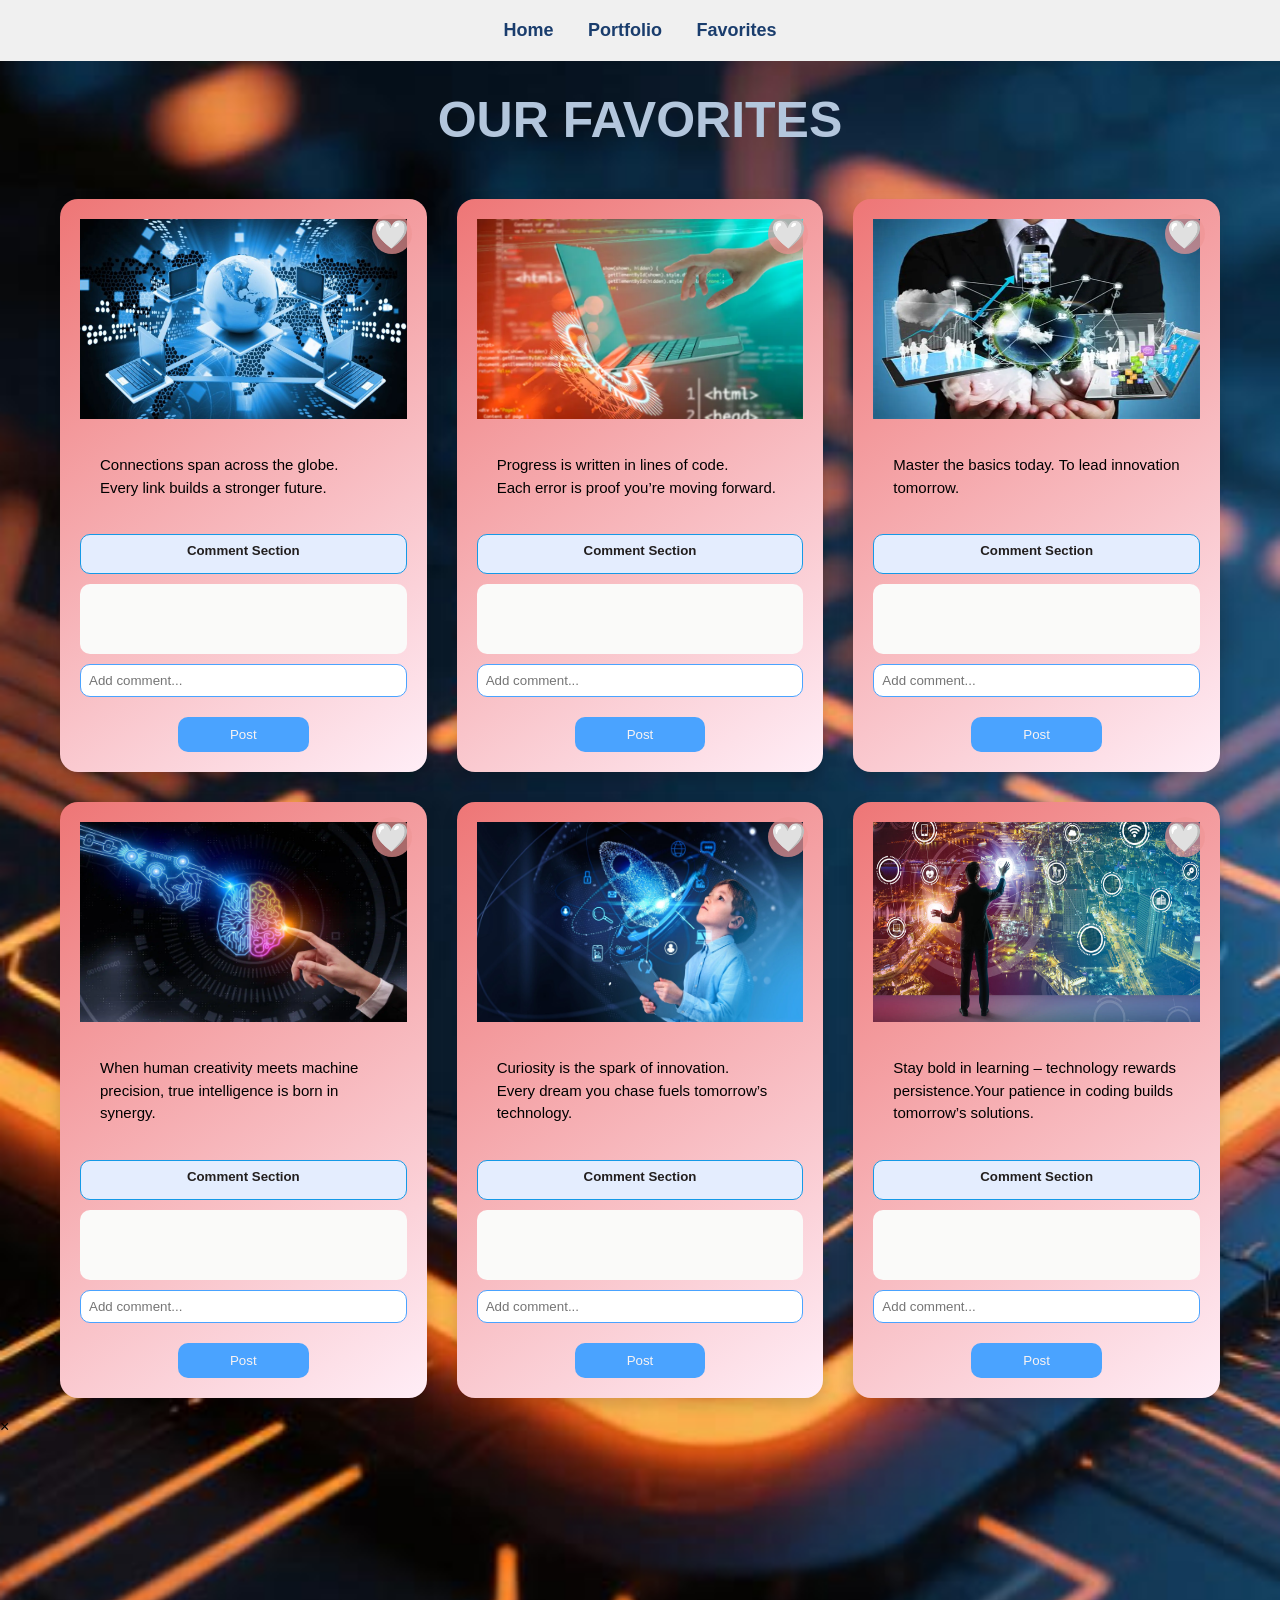
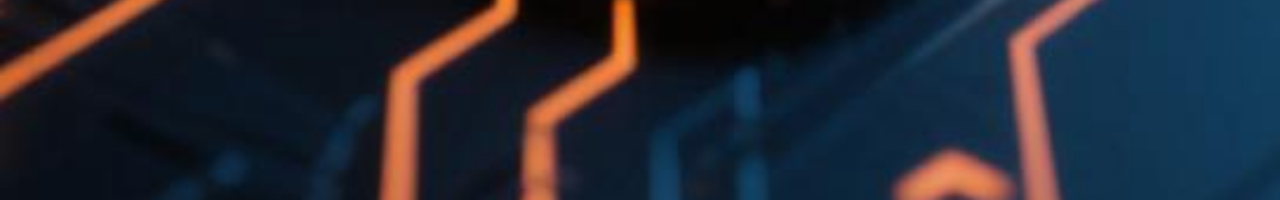
==== commit a46b1cb7: "add heart animation" ====
--- a/favorites.html
+++ b/favorites.html
@@ -105,11 +105,14 @@
             </div>
         </div>
     </div>
-    <div id="imageModal" class="modal" onclick="closeModal()">
-    <span class="close" onclick="closeModal()">&times;</span>
-    <img class="modal-content" id="enlargedImage">
+        <div id="imageModal" class="modal" onclick="closeModal()">
+        <span class="close" onclick="closeModal()">&times;</span>
+        <img class="modal-content" id="enlargedImage">
     </div>
 
+    <!-- HEART BUBBLE CONTAINER (for floating hearts) -->
+    <div id="bubble-area"></div>
+    
     <script src="script.js"></script>
 </body>
 </html>
--- a/style.css
+++ b/style.css
@@ -7,32 +7,48 @@
 }
 
 /* BODY */
-body{
-margin:0;
-padding:0;
-background:linear-gradient(135deg,#ffe6f0,#fff5cc,#e0f7ff);
-color:#333;
-min-height:100vh;
+body {
+  background-image: url('images/bggg.png');
+  background-size:cover; 
+  background-repeat: no-repeat;
+  background-position: center;
+  height: 200vh; 
+}
+body h1 {
+  color: #b3c6dc;
+  font-weight: 900;
+  font-size:50px;
+}
+p.tagline {
+  color: #fffefe;
+  font-weight: bold;
+  font-size: 30px;
+}
+section {
+  color: white;
+  font-size: xx-large;
+  font-weight: bold;
+  text-align: center;
 }
 
 /* NAVIGATION */
 nav{
 text-align:right;
-padding:15px;
-background:rgba(255,255,255,0.6);
+padding:20px;
+background:rgba(196, 136, 91, 0.6);
 backdrop-filter:blur(10px);
 }
 
 nav a{
 text-decoration:none;
-color:#444;
+color:#2d2918;
 margin:0 10px;
 font-weight:bold;
 transition:0.3s;
 }
 
 nav a:hover{
-color:#ff4da6;
+color:#b3c6dc;
 }
 
 .navbar ul{
@@ -42,7 +58,7 @@
 }
 
 .navbar a{
-color:#444;
+color:#694a22;
 text-decoration:none;
 font-size:18px;
 font-weight:bold;
@@ -74,49 +90,53 @@
 display:flex;
 justify-content:space-around;
 flex-wrap:wrap;
-padding:30px;
+padding:5px;
 }
 
 .developer-card{
-background:linear-gradient(145deg,#ffffff,#fff0f5);
-border-radius:12px;
-box-shadow:0 6px 15px rgba(0,0,0,0.15);
-width:250px;
-padding:20px;
+background:linear-gradient(145deg,#78a1d3,#f15c1c);
+border-radius:15px;
+box-shadow:0 6px 15px srgba(235, 190, 118, 0.952);
+width:400px;
+padding:35px;
 margin:10px;
 text-align:center;
-transition:transform 0.3s,box-shadow 0.3s;
+transition:transform 0.5s,box-shadow 0.5s;
 }
 
 .developer-card:hover{
 transform:translateY(-10px) scale(1.03);
-box-shadow:0 12px 25px rgba(0,0,0,0.2);
+box-shadow:0 15px 25px rgba(0,0,0,0.2);
 }
 
 h3{
 margin-top:0;
-margin-bottom:10px;
-font-size:1.2em;
-color:#ff4da6;
+margin-bottom:15px;
+font-size:1.0em;
+color:#292a31;
 }
 
 .profile-image img{
-max-width:100px;
+max-width:300px;
 border-radius:50%;
 margin-bottom:10px;
-border:3px solid #ffd6e8;
+border:3.0px solid #1c1b19;
 }
 
 .bio{
 font-style:italic;
-font-size:0.9em;
-color:#444;
+font-weight: bold;
+font-size:1.0em;
+color:#080000;
 }
 
 /* SECTIONS */
 section{
 padding:60px 20px;
 text-align:center;
+font-size: large;
+font-weight: bold;
+
 }
 
 /* PORTFOLIO */
@@ -127,13 +147,20 @@
 min-height:70vh;
 }
 
+
+
+h3{
+    color: #3a3939;
+    margin-bottom: 10px;
+}
+
 /* CARD */
 .card{
-background:linear-gradient(145deg,#ffffff,#ffeef7);
+background:linear-gradient(145deg,#ee7676,#ffeef7);
 padding:40px;
-border-radius:18px;
+border-radius:20px;
 width:400px;
-box-shadow:0 10px 35px rgba(255,105,180,0.3);
+box-shadow:0 10px 35px rgba(241, 195, 12, 0.3);
 }
 
 /* PORTFOLIO BUTTONS */
@@ -146,9 +173,10 @@
 .portfolio-buttons button{
 padding:12px;
 font-size:15px;
+font-weight: bold;
 border-radius:10px;
 border:none;
-background:linear-gradient(135deg,#ff7eb3,#ffb3d9);
+background:linear-gradient(135deg,#3879be,#394d6f);
 color:white;
 cursor:pointer;
 transition:0.3s;
@@ -156,7 +184,7 @@
 }
 
 .portfolio-buttons button:hover{
-background:linear-gradient(135deg,#ff4da6,#ff99cc);
+background:linear-gradient(135deg,#e09a0c,#f7559b);
 transform:translateY(-3px);
 }
 
@@ -188,7 +216,7 @@
 
 body{
     font-family:Arial, sans-serif;
-    background-color:#f5f5f5;
+    background-color:#d6b16b;
 }
 
 h1{
@@ -229,50 +257,46 @@
 
 /* CARD */
 .artwork{
-    background:white;
+    background:linear-gradient(145deg,#ee7676,#ffeef7);
     padding:20px;
     border-radius:18px;
     box-shadow:0 6px 15px rgba(0,0,0,0.15);
     position:relative;
+    
 }
 
 /* IMAGE */
 .placeholder-img{
     width:100%;
     height:200px;
-    border-radius:12px;
-    overflow:hidden;
+    border-radius:8px;
+    overflow:visible;
     cursor:pointer;
     margin-bottom:15px;
-    
+    display: block;
+    position: relative;
+
 }
 
 .placeholder-img img{
     width:100%;
     height:100%;
-    object-fit:cover;
-    transition:0.4s;
+    object-fit:fill;
+    transform: 0.4s;
+    z-index: 10000;
+    
 }
 
 /* HOVER ENLARGE IMAGE */
 .placeholder-img:hover{
-    position:fixed;
-    top:30%;
-    left:50%;
-    transform:translate(-50%,-50%);
-    width:29vw;
-    height:45vh;
-    z-index:10000;
-    object-fit: fill;
-    
+    transform: scale(1.6);
+    z-index: 9999;
 }
 
 .placeholder-img:hover img{
-    width: 100%;
-    height: 100%;
-    object-fit: fill;
-    opacity:1;
-    transform: scale(1);
+    opacity: 1;
+    z-index: 10000;
+    border-radius: 18px;
     
 
 }
@@ -293,7 +317,7 @@
     right:15px;
     font-size:28px;
     cursor:pointer;
-    background:rgba(255,255,255,0.7);
+    background:rgba(240, 150, 150, 0.7);
     width:40px;
     height:40px;
     border-radius:50%;
@@ -316,29 +340,47 @@
 /* COMMENTS */
 .comments-list{
     list-style: none;
-    background:#e4edfe;
+    background:#fafaf9;
     padding:10px;
     border-radius:10px;
     min-height:70px;
     margin-bottom:10px;
 
 }
+
+.comments-list:hover {
+    background-color: #f8828e;  
+    color: #fff;                 
+    cursor: pointer;             
+    transition: background-color 0.3s ease, color 0.3s ease;
+}
+
+
 h5{
     padding:8px;
     border:1px solid #ccc;
     border-radius:10px;
     text-align: center;
-    color :#767575;
+    color :#221f1f;
     min-height:40px;
-    margin-bottom:10px
-}
-
+    margin-bottom:10px;
+    border-color:#1599e6;
+    background-color:#e4edfe;
+    
+}
+
+h5:hover{
+    background-color:rgb(224, 117, 117);
+    color:#221f1f;
+    border-color:#1599e6;
+    cursor:pointer;
+}
 
 .comment-input{
     width:100%;
-    padding:10px;
+    padding:8px;
     border-radius:10px;
-    border:1px solid #ccc;
+    border:1px solid #4aa3ff;
     margin-bottom:20px;
 }
 
@@ -349,16 +391,15 @@
     border-radius:10px;
     border: none;
     background:#4aa3ff;
-    color:white;
+    color:rgb(248, 243, 243);
     cursor:pointer;
     display: block;
     margin: auto;
 }
 
 .comments-section button:hover{
-    background-color:#8bace8;
-    color:#000;
-    border-color:#6a8cff;
+   background-color: rgb(224, 117, 117);
+   border-color: #6a8cff;
 }
 
 /* RESPONSIVE */
@@ -372,4 +413,37 @@
     .artwork-grid{
         grid-template-columns:1fr;
     }
+}
+
+/* HEART BUBBLE ANIMATION STYLE */
+#bubble-area{
+    position:fixed;
+    bottom:0;
+    left:0;
+    width:100%;
+    height:100%;
+    pointer-events:none;
+}
+
+/* bubble hearts */
+.bubble-heart{
+    position:absolute;
+    bottom:0;
+    font-size:20px;
+    animation:floatHeart 3s ease-out forwards;
+}
+
+/* floating animation */
+@keyframes floatHeart{
+
+    0%{
+        transform:translateY(0) scale(1);
+        opacity:1;
+    }
+
+    100%{
+        transform:translateY(-1200px) scale();
+        opacity:0;
+    }
+
 }
